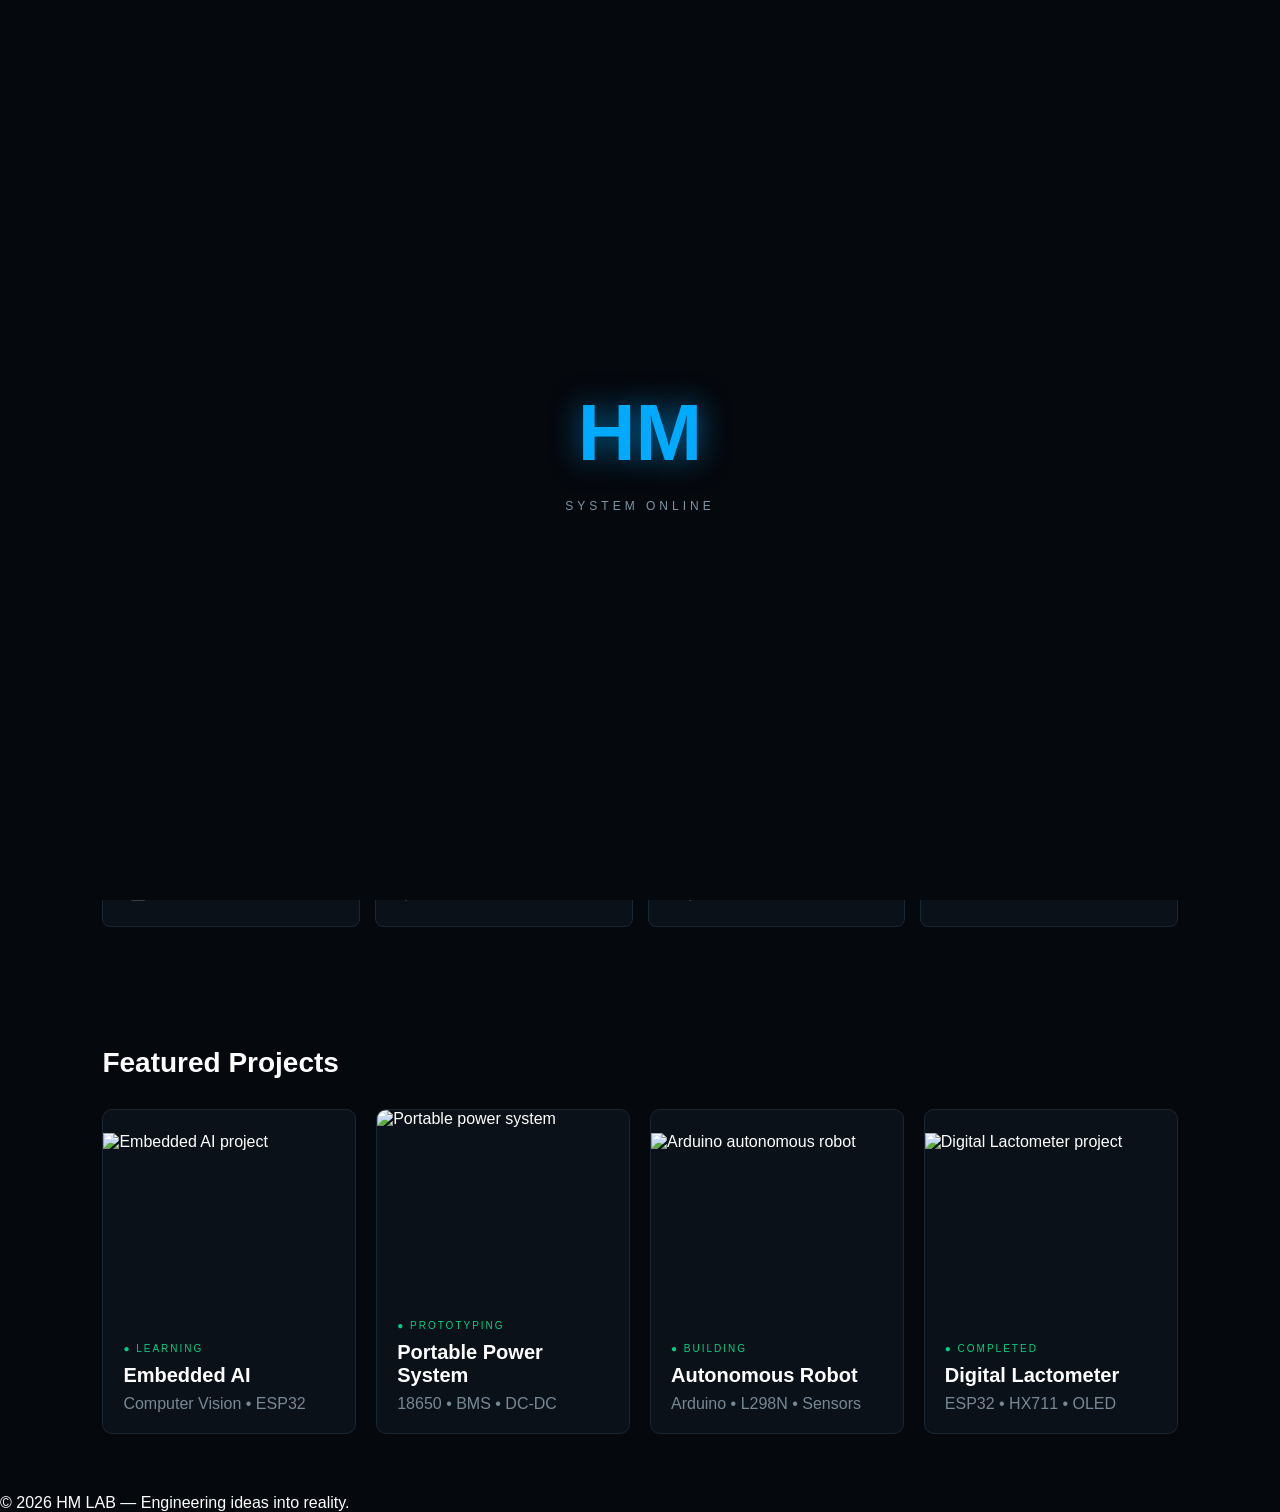
==== index.html @ 937d0711 "Initial HM LAB website" ====
<!DOCTYPE html>
<html lang="en">

<head>
    <meta charset="UTF-8">
    <meta name="viewport" content="width=device-width, initial-scale=1.0">

    <title>HM LAB | Harun Midega</title>

    <link rel="stylesheet" href="style.css">
</head>

<body>
    <div id="boot-screen">
    <div class="boot-content">
        <div class="boot-logo">HM</div>
        <p id="boot-text">INITIALIZING SYSTEM...</p>
    </div>
</div>

    <header>
        <h1>HM LAB</h1>
        <nav>
    <a href="index.html">Home</a>
    <a href="about.html">About</a>
    <a href="projects.html">Projects</a>
    <a href="build-lab.html">Build Lab</a>
    <a href="research.html">Research</a>
    <a href="workbench.html">Workbench</a>
    <a href="contact.html">Contact</a>
</nav>


    </header>


    <main>

        <section class="hero">

            <div class="hero-text">

                <p class="small-text">HI, I'M</p>

                <h2>Harun Midega</h2>

                <p class="subtitle">
                    Electrical Engineer • Builder • Researcher • Inventor
                </p>

                <p class="description">
                    I don't just learn technology.
                    I build with it.
                </p>

                <div class="buttons">
                    <a href="#" class="button primary">
                        Explore My Lab
                    </a>

                    <a href="#" class="button secondary">
                        View Projects
                    </a>
                </div>

<button id="status-button" class="status-button">
    CHECK LAB STATUS
</button>

<p id="lab-status">

</p>
            </div>

            <div class="hero-visual">

    <div class="hero-card">

        <div class="status">
            ● SYSTEM ONLINE
        </div>

        <div class="hero-logo">
            HM
        </div>

        <p>ENGINEERING LAB</p>

        <span>
            BUILD • TEST • LEARN • REPEAT
        </span>

    </div>
          

    
            </div>

        </section>
        <div class="system-line">

    <span>ESP32</span>
    <span>ARDUINO</span>
    <span>PCB</span>
    <span>PYTHON</span>
    <span>AI</span>
    <span>ROBOTICS</span>

</div>


        <section class="focus">

            <h3>Current Focus</h3>

            <div class="focus-grid">

                <div>🤖 Embedded AI</div>
                <div>⚡ Power Systems</div>
                <div>🔧 PCB Design</div>
                <div>🧠 Research</div>

            </div>

        </section>


        <section class="projects">

            <h3>Featured Projects</h3>

            <div class="project-grid">


                <article class="project-card">

    <img 
        src="images/ai.jpg"
        alt="Embedded AI project"
    >

    <div class="project-info">
        <span class="project-status">● LEARNING</span>

        <h4>Embedded AI</h4>

        <p>Computer Vision • ESP32</p>
    </div>

</article>


                <article class="project-card">

    <img 
        src="images/power.jpg"
        alt="Portable power system"
    >

    <div class="project-info">
        <span class="project-status">● PROTOTYPING</span>

        <h4>Portable Power System</h4>

        <p>18650 • BMS • DC-DC</p>
    </div>

</article>

<article class="project-card">

    <img 
        src="images/robot.jpg"
        alt="Arduino autonomous robot"
    >

    <div class="project-info">
        <span class="project-status">● BUILDING</span>

        <h4>Autonomous Robot</h4>

        <p>Arduino • L298N • Sensors</p>
    </div>

</article>


                <article class="project-card">

    <img 
        src="images/lactometer.jpg"
        alt="Digital Lactometer project"
    >

    <div class="project-info">
        <span class="project-status">● COMPLETED</span>

        <h4>Digital Lactometer</h4>

        <p>ESP32 • HX711 • OLED</p>
    </div>

</article>


  

            </div>

        </section>

    </main>


    <footer>
        <p>© 2026 HM LAB — Engineering ideas into reality.</p>
    </footer>
    <script src="script.js"></script>

</body>
</html>
---- style.css ----
* {
    margin: 0;
    padding: 0;
    box-sizing: border-box;
}

body {
    background: #05080d;
    color: #ffffff;
    font-family: Arial, sans-serif;
}

header {
    height: 80px;
    display: flex;
    align-items: center;
    justify-content: space-between;

    padding: 0 6%;

    border-bottom: 1px solid #18232f;
}

header h1 {
    font-size: 28px;
    letter-spacing: 2px;
}

nav {
    display: flex;
    gap: 25px;
}

nav a {
    color: #aab7c4;
    text-decoration: none;
    font-size: 14px;
}.hero {
    min-height: 600px;

    display: flex;
    align-items: center;
    justify-content: space-between;

    padding: 80px 8%;

    background:
        radial-gradient(
            circle at 80% 40%,
            rgba(0, 140, 255, 0.15),
            transparent 35%
        );
}

.hero-text {
    max-width: 650px;
}

.small-text {
    color: #00aaff;
    letter-spacing: 4px;
    font-size: 14px;
    margin-bottom: 10px;
}

.hero h2 {
    font-size: clamp(50px, 7vw, 90px);
    line-height: 1;
    margin-bottom: 20px;

    background: linear-gradient(
        90deg,
        #ffffff,
        #00aaff
    );

    -webkit-background-clip: text;
    color: transparent;
}

.subtitle {
    color: #9aa8b5;
    font-size: 18px;
    margin-bottom: 25px;
}

.description {
    font-size: 24px;
    line-height: 1.5;
    max-width: 500px;
}

nav a:hover {
    color: #00aaff;
}
.buttons {
    display: flex;
    gap: 15px;
    margin-top: 35px;
}

.button {
    padding: 14px 24px;
    border-radius: 6px;

    text-decoration: none;
    font-weight: bold;

    transition: 0.3s;
}

.primary {
    background: #00aaff;
    color: #ffffff;
}

.primary:hover {
    transform: translateY(-3px);
    box-shadow: 0 10px 30px rgba(0, 170, 255, 0.3);
}

.secondary {
    border: 1px solid #314150;
    color: #ffffff;
}

.secondary:hover {
    border-color: #00aaff;
    color: #00aaff;
}
.hero-visual {
    display: flex;
    justify-content: center;
    align-items: center;

    width: 350px;
    height: 350px;
}

.lab-box {
    width: 250px;
    height: 250px;

    border: 1px solid #00aaff;

    display: flex;
    flex-direction: column;
    justify-content: center;
    align-items: center;

    position: relative;

    background: rgba(0, 170, 255, 0.04);

    box-shadow:
        0 0 40px rgba(0, 170, 255, 0.15);
}

.lab-box span {
    font-size: 70px;
    font-weight: bold;

    color: #00aaff;
}

.lab-box p {
    text-align: center;
    letter-spacing: 5px;
    color: #8ea1b2;
}
.focus {
    padding: 60px 8%;
}

.focus h3,
.projects h3 {
    font-size: 28px;
    margin-bottom: 30px;
}

.focus-grid {
    display: grid;
    grid-template-columns: repeat(4, 1fr);
    gap: 15px;
}

.focus-grid div {
    padding: 25px;

    background: #0b1118;

    border: 1px solid #182734;

    border-radius: 8px;

    color: #c7d3dd;

    transition: 0.3s;
}

.focus-grid div:hover {
    transform: translateY(-5px);
    border-color: #00aaff;
}
.projects {
    padding: 60px 8%;
}

.project-grid {
    display: grid;

    grid-template-columns:
        repeat(4, 1fr);

    gap: 20px;
}

.project-card {
    min-height: 180px;

    padding: 25px;

    background: #0b1118;

    border: 1px solid #182734;

    border-radius: 10px;

    display: flex;
    flex-direction: column;
    justify-content: flex-end;

    transition: 0.3s;
}

.project-card:hover {
    transform: translateY(-7px);

    border-color: #00aaff;

    box-shadow:
        0 15px 40px rgba(0, 170, 255, 0.1);
}

.project-card h4 {
    font-size: 20px;
    margin-bottom: 8px;
}

.project-card p {
    color: #778896;
}@media (max-width: 800px) {

    header {
        flex-direction: column;
        height: auto;
        padding: 20px;
        gap: 20px;
    }

    nav {
        flex-wrap: wrap;
        justify-content: center;
        gap: 15px;
    }

    .hero {
        flex-direction: column;
        text-align: center;
        gap: 50px;
    }

    .hero-text {
        display: flex;
        flex-direction: column;
        align-items: center;
    }

    .focus-grid {
        grid-template-columns: repeat(2, 1fr);
    }

    .project-grid {
        grid-template-columns: repeat(2, 1fr);
    }

    .hero-visual {
        width: 250px;
        height: 250px;
    }
}
.project-card {
    padding: 0;
    overflow: hidden;
    min-height: 300px;
}

.project-card img {
    width: 100%;
    height: 190px;

    object-fit: cover;

    display: block;

    transition: transform 0.4s ease;
}

.project-card:hover img {
    transform: scale(1.05);
}

.project-info {
    padding: 20px;
}
.hero-card {
    width: 300px;
    height: 350px;

    border: 1px solid #1d3a4d;
    border-radius: 12px;

    background:
        linear-gradient(
            145deg,
            #0c1822,
            #05080d
        );

    display: flex;
    flex-direction: column;

    justify-content: center;
    align-items: center;

    position: relative;

    box-shadow:
        0 0 60px rgba(0, 170, 255, 0.12);
}

.status {
    position: absolute;
    top: 20px;

    font-size: 11px;
    letter-spacing: 2px;

    color: #00d084;
}

.hero-logo {
    font-size: 90px;
    font-weight: bold;

    color: #00aaff;

    text-shadow:
        0 0 30px rgba(0, 170, 255, 0.5);
}

.hero-card p {
    letter-spacing: 5px;
    margin-top: 10px;
}

.hero-card span:last-child {
    margin-top: 30px;

    font-size: 10px;
    letter-spacing: 2px;

    color: #657886;
}.system-line {
    display: flex;
    justify-content: center;
    gap: 30px;

    padding: 20px;

    border-top: 1px solid #14232f;
    border-bottom: 1px solid #14232f;

    color: #607381;

    font-size: 11px;
    letter-spacing: 2px;

    overflow: hidden;
}#boot-screen {
    position: fixed;
    inset: 0;

    background: #05080d;

    display: flex;
    justify-content: center;
    align-items: center;

    z-index: 9999;

    transition: opacity 0.8s ease;
}

.boot-content {
    text-align: center;
}

.boot-logo {
    font-size: 80px;
    font-weight: bold;

    color: #00aaff;

    text-shadow:
        0 0 30px rgba(0, 170, 255, 0.6);

    margin-bottom: 20px;
}

#boot-text {
    color: #7f95a5;

    font-size: 12px;

    letter-spacing: 4px;
}
.project-status {
    display: block;

    margin-bottom: 10px;

    font-size: 10px;

    letter-spacing: 2px;

    color: #00d084;
}.status-button {
    margin-top: 20px;

    padding: 12px 20px;

    background: transparent;

    border: 1px solid #1d3a4d;

    color: #8ea1b2;

    cursor: pointer;

    border-radius: 5px;
}

.status-button:hover {
    border-color: #00aaff;
    color: #00aaff;
}

#lab-status {
    margin-top: 12px;

    font-size: 12px;

    color: #00d084;
}
.about-hero {
    padding: 100px 8%;
    max-width: 900px;
}

.about-hero h2 {
    font-size: clamp(45px, 6vw, 75px);

    line-height: 1.05;

    margin: 20px 0 30px;
}

.about-hero > p:last-child {
    color: #9aa8b5;

    font-size: 18px;

    line-height: 1.8;

    max-width: 700px;
}


.journey {
    padding: 60px 8%;
}

.journey h3 {
    font-size: 30px;

    margin-bottom: 40px;
}


.timeline {
    max-width: 800px;
}


.timeline-item {
    display: flex;

    gap: 30px;

    padding: 30px 0;

    border-bottom: 1px solid #182734;
}


.timeline-item > span {
    color: #00aaff;

    font-size: 14px;

    letter-spacing: 2px;
}


.timeline-item h4 {
    font-size: 22px;

    margin-bottom: 10px;
}


.timeline-item p {
    color: #7f909d;

    line-height: 1.7;
}
.projects-hero {
    padding: 100px 8% 60px;

    max-width: 900px;
}

.projects-hero h2 {
    font-size: clamp(50px, 7vw, 85px);

    line-height: 1;

    margin: 20px 0 30px;
}

.projects-hero > p:last-child {
    color: #8d9daa;

    font-size: 18px;

    line-height: 1.7;

    max-width: 650px;
}


.all-projects {
    padding: 40px 8% 100px;

    display: grid;

    grid-template-columns:
        repeat(2, 1fr);

    gap: 30px;
}


.large-project {
    background: #0b1118;

    border: 1px solid #182734;

    border-radius: 12px;

    overflow: hidden;

    transition: 0.3s;
}


.large-project:hover {

    transform: translateY(-8px);

    border-color: #00aaff;

    box-shadow:
        0 20px 50px rgba(0, 170, 255, 0.1);
}


.project-image {
    height: 280px;

    overflow: hidden;
}


.project-image img {
    width: 100%;

    height: 100%;

    object-fit: cover;

    transition: transform 0.5s ease;
}


.large-project:hover
.project-image img {

    transform: scale(1.06);
}


.large-project-info {

    padding: 30px;
}


.large-project-info h3 {

    font-size: 30px;

    margin: 12px 0 15px;
}


.large-project-info p {

    color: #8999a6;

    line-height: 1.7;

    margin-bottom: 20px;
}


.tech-list {

    color: #00aaff;

    font-size: 12px;

    letter-spacing: 1px;

    margin-bottom: 25px;
}


.project-link {

    color: #ffffff;

    text-decoration: none;

    font-size: 12px;

    letter-spacing: 2px;
}


.project-link:hover {

    color: #00aaff;
}
@media (max-width: 800px) {

    .all-projects {

        grid-template-columns: 1fr;

    }

}
/* BUILD LAB */

.build-hero {
    padding: 100px 8% 80px;
    max-width: 900px;
}

.build-hero h2 {
    font-size: clamp(60px, 8vw, 100px);
    line-height: 0.9;
    margin: 20px 0 30px;
}

.build-hero p {
    color: #8d9daa;
    font-size: 20px;
    line-height: 1.7;
    max-width: 600px;
}


.active-builds {
    padding: 50px 8% 100px;
}

.section-heading {
    display: flex;
    align-items: center;
    gap: 20px;
    margin-bottom: 40px;
}

.section-heading span {
    color: #00aaff;
    font-size: 12px;
    letter-spacing: 2px;
}

.section-heading h3 {
    font-size: 28px;
}


.build-grid {
    display: grid;
    grid-template-columns: repeat(3, 1fr);
    gap: 25px;
}


.build-card {
    position: relative;
    background: #0b1118;
    border: 1px solid #182734;
    border-radius: 10px;
    padding: 30px;
    min-height: 390px;
    overflow: hidden;
    transition: 0.3s;
}

.build-card:hover {
    transform: translateY(-8px);
    border-color: #00aaff;
    box-shadow: 0 20px 50px rgba(0, 170, 255, 0.1);
}


.build-number {
    position: absolute;
    top: 20px;
    right: 25px;
    font-size: 50px;
    font-weight: bold;
    color: #111c25;
}


.build-content {
    position: relative;
    z-index: 2;
}


.build-status {
    color: #00d084;
    font-size: 10px;
    letter-spacing: 2px;
}


.build-content h3 {
    font-size: 27px;
    margin: 25px 0 15px;
}


.build-content p {
    color: #8796a3;
    line-height: 1.7;
}


.build-tech {
    color: #00aaff;
    font-size: 10px;
    letter-spacing: 1px;
    line-height: 1.7;
    margin-top: 25px;
}


.progress {
    height: 4px;
    background: #18232d;
    margin-top: 30px;
    overflow: hidden;
}


.progress-bar {
    height: 100%;
    background: #00aaff;
}


.robot-progress {
    width: 70%;
}

.power-progress {
    width: 45%;
}

.ai-progress {
    width: 30%;
}


.progress-text {
    display: block;
    margin-top: 10px;
    color: #607381;
    font-size: 9px;
    letter-spacing: 2px;
}


.build-philosophy {
    padding: 100px 8%;
    border-top: 1px solid #182734;
    background: #070c12;
}


.build-philosophy h3 {
    font-size: clamp(45px, 6vw, 75px);
    line-height: 1;
    margin: 25px 0 30px;
}


.build-philosophy p {
    color: #8d9daa;
    max-width: 650px;
   @media (max-width: 800px) {

    .build-grid {
        grid-template-columns: 1fr;
    }

    .build-hero {
        text-align: center;
    }

    .build-hero p {
        margin: auto;
    }

} font-size: 18px;
    line-height: 1.8;
}
/* ==============================
   RESEARCH PAGE
   ============================== */

.research-hero {
    padding: 100px 8% 80px;
    max-width: 950px;
}

.research-hero h2 {
    font-size: clamp(60px, 8vw, 100px);
    line-height: 0.9;
    margin: 20px 0 30px;
}

.research-hero p {
    color: #8d9daa;
    font-size: 20px;
    line-height: 1.7;
    max-width: 650px;
}


.research-section {
    padding: 50px 8% 100px;
}


.research-grid {
    display: grid;
    grid-template-columns: repeat(2, 1fr);
    gap: 25px;
}


.research-card {
    background: #0b1118;
    border: 1px solid #182734;
    border-radius: 10px;
    padding: 35px;
    min-height: 300px;
    transition: 0.3s;
}

.research-card:hover {
    transform: translateY(-7px);
    border-color: #00aaff;
    box-shadow: 0 20px 50px rgba(0, 170, 255, 0.1);
}


.research-card.featured {
    grid-column: span 2;
    min-height: 340px;
    background:
        radial-gradient(
            circle at 80% 30%,
            rgba(0, 140, 255, 0.12),
            transparent 45%
        ),
        #0b1118;
}


.research-tag {
    color: #00aaff;
    font-size: 10px;
    letter-spacing: 2px;
}


.research-card h3 {
    font-size: 32px;
    margin: 25px 0 15px;
}


.research-card p {
    color: #8999a6;
    line-height: 1.7;
    max-width: 650px;
}


.research-meta {
    margin-top: 25px;
    color: #607381;
    font-size: 10px;
    letter-spacing: 1px;
}


.research-link {
    display: inline-block;
    margin-top: 30px;
    color: white;
    text-decoration: none;
    font-size: 11px;
    letter-spacing: 2px;
}

.research-link:hover {
    color: #00aaff;
}


.research-process {
    padding: 100px 8%;
    border-top: 1px solid #182734;
    border-bottom: 1px solid #182734;
    background: #070c12;
}


.research-process h3 {
    font-size: clamp(45px, 6vw, 80px);
    line-height: 1;
    margin: 25px 0 30px;
}


.research-process p {
    color: #8999a6;
    max-width: 650px;
    font-size: 18px;
    line-height: 1.8;
}


.questions {
    padding: 80px 8% 100px;
}


.question-list {
    max-width: 850px;
}


.question-list > div {
    display: flex;
    gap: 30px;
    padding: 25px 0;
    border-bottom: 1px solid #182734;
}


.question-list span {
    color: #00aaff;
    font-size: 12px;
    letter-spacing: 2px;
}


.question-list p {
    color: #b2bec8;
    line-height: 1.6;
}
@media (max-width: 800px) {

    .research-grid {
        grid-template-columns: 1fr;
    }

    .research-card.featured {
        grid-column: span 1;
    }

    .research-hero {
        text-align: center;
    }

    .research-hero p {
        margin: auto;
    }

    .question-list > div {
        gap: 15px;
    }

}/* ==============================
   WORKBENCH PAGE
   ============================== */

.workbench-hero {
    padding: 100px 8% 80px;
    max-width: 950px;
}

.workbench-hero h2 {
    font-size: clamp(60px, 8vw, 100px);
    line-height: 0.9;
    margin: 20px 0 30px;
}

.workbench-hero p {
    color: #8d9daa;
    font-size: 20px;
    line-height: 1.7;
    max-width: 600px;
}


.bench-section {
    padding: 70px 8% 100px;
}


.tool-grid {
    display: grid;
    grid-template-columns: repeat(4, 1fr);
    gap: 20px;
}


.tool-card {
    background: #0b1118;
    border: 1px solid #182734;
    border-radius: 10px;
    padding: 30px;
    min-height: 300px;
    transition: 0.3s;
}

.tool-card:hover {
    transform: translateY(-7px);
    border-color: #00aaff;
}


.tool-icon {
    width: 55px;
    height: 55px;
    display: flex;
    align-items: center;
    justify-content: center;
    border: 1px solid #244257;
    color: #00aaff;
    font-size: 11px;
    letter-spacing: 1px;
    margin-bottom: 30px;
}


.tool-card h3 {
    font-size: 22px;
    margin-bottom: 15px;
}


.tool-card p {
    color: #8494a1;
    line-height: 1.7;
}


.tool-card > span:last-child {
    display: block;
    margin-top: 25px;
    color: #607381;
    font-size: 9px;
    letter-spacing: 2px;
}


/* SOFTWARE */

.dark-section {
    background: #070c12;
    border-top: 1px solid #182734;
    border-bottom: 1px solid #182734;
}


.software-list {
    max-width: 950px;
}


.software-item {
    display: grid;
    grid-template-columns: 60px 1fr auto;
    align-items: center;
    gap: 25px;
    padding: 25px 0;
    border-bottom: 1px solid #182734;
}


.software-number {
    color: #00aaff;
    font-size: 12px;
    letter-spacing: 2px;
}


.software-item h3 {
    font-size: 23px;
    margin-bottom: 7px;
}


.software-item p {
    color: #8494a1;
}


.software-type {
    color: #607381;
    font-size: 9px;
    letter-spacing: 2px;
}


/* ENGINEERING LOOP */

.engineering-loop {
    display: grid;
    grid-template-columns: repeat(5, 1fr);
    gap: 15px;
}


.engineering-loop > div {
    border-top: 1px solid #244257;
    padding-top: 20px;
}


.engineering-loop strong {
    color: #00aaff;
    font-size: 11px;
}


.engineering-loop h3 {
    margin: 15px 0 10px;
    font-size: 20px;
}


.engineering-loop p {
    color: #8494a1;
    font-size: 13px;
    line-height: 1.6;
}@media (max-width: 800px) {

    .tool-grid {
        grid-template-columns: repeat(2, 1fr);
    }

    .engineering-loop {
        grid-template-columns: 1fr;
        gap: 30px;
    }

    .software-item {
        grid-template-columns: 40px 1fr;
    }

    .software-type {
        display: none;
    }

    .workbench-hero {
        text-align: center;
    }

    .workbench-hero p {
        margin: auto;
    }

}


@media (max-width: 500px) {

    .tool-grid {
        grid-template-columns: 1fr;
    }

}

/* ==============================
   CONTACT PAGE
   ============================== */

.contact-hero {
    padding: 100px 8% 80px;
    max-width: 900px;
}

.contact-hero h2 {
    font-size: clamp(65px, 9vw, 110px);
    line-height: 0.85;
    margin: 20px 0 30px;
}

.contact-hero p {
    color: #8d9daa;
    font-size: 20px;
    line-height: 1.7;
    max-width: 600px;
}


.contact-section {
    padding: 50px 8% 100px;
}


.contact-grid {
    display: grid;
    grid-template-columns: 0.8fr 1.2fr;
    gap: 70px;
    align-items: start;
}


.contact-label {
    color: #00aaff;
    font-size: 10px;
    letter-spacing: 3px;
}


.contact-item {
    display: flex;
    gap: 25px;
    padding: 22px 0;
    border-bottom: 1px solid #182734;
}

.contact-item span {
    color: #00aaff;
    font-size: 11px;
}

.contact-item p {
    color: #c0cad2;
}


.contact-status {
    display: flex;
    align-items: center;
    gap: 12px;
    margin-top: 35px;
    padding: 15px;
    border: 1px solid #182734;
    background: #080e14;
}

.contact-status span {
    color: #00d084;
}

.contact-status p {
    color: #657886;
    font-size: 9px;
    letter-spacing: 2px;
}


/* FORM */

.contact-form {
    background: #0b1118;
    border: 1px solid #1b303f;
    border-radius: 8px;
    overflow: hidden;
}


.terminal-top {
    display: flex;
    justify-content: space-between;
    padding: 15px 20px;
    border-bottom: 1px solid #182734;
    color: #607381;
    font-size: 9px;
    letter-spacing: 2px;
}


#contactForm {
    padding: 30px;
}


#contactForm label {
    display: block;
    margin-bottom: 8px;
    color: #738592;
    font-size: 9px;
    letter-spacing: 2px;
}


#contactForm input,
#contactForm textarea {
    width: 100%;
    padding: 14px;
    margin-bottom: 25px;
    background: #070c12;
    border: 1px solid #1a2c39;
    color: white;
    font-family: Arial, sans-serif;
    outline: none;
    border-radius: 4px;
}


#contactForm textarea {
    resize: vertical;
}


#contactForm input:focus,
#contactForm textarea:focus {
    border-color: #00aaff;
}


#contactForm button {
    padding: 14px 22px;
    background: #00aaff;
    border: none;
    color: white;
    font-weight: bold;
    cursor: pointer;
    border-radius: 4px;
    transition: 0.3s;
}


#contactForm button:hover {
    transform: translateY(-2px);
    box-shadow: 0 10px 30px rgba(0, 170, 255, 0.25);
}


#form-status {
    margin-top: 15px;
    color: #00d084;
    font-size: 11px;
}


.contact-quote {
    padding: 100px 8%;
    border-top: 1px solid #182734;
    background: #070c12;
}


.contact-quote p {
    max-width: 850px;
    font-size: clamp(25px, 4vw, 45px);
    line-height: 1.3;
    color: #c7d1d8;
}
@media (max-width: 800px) {

    .contact-grid {
        grid-template-columns: 1fr;
        gap: 50px;
    }

    .contact-hero {
        text-align: center;
    }

    .contact-hero p {
        margin: auto;
    }

}
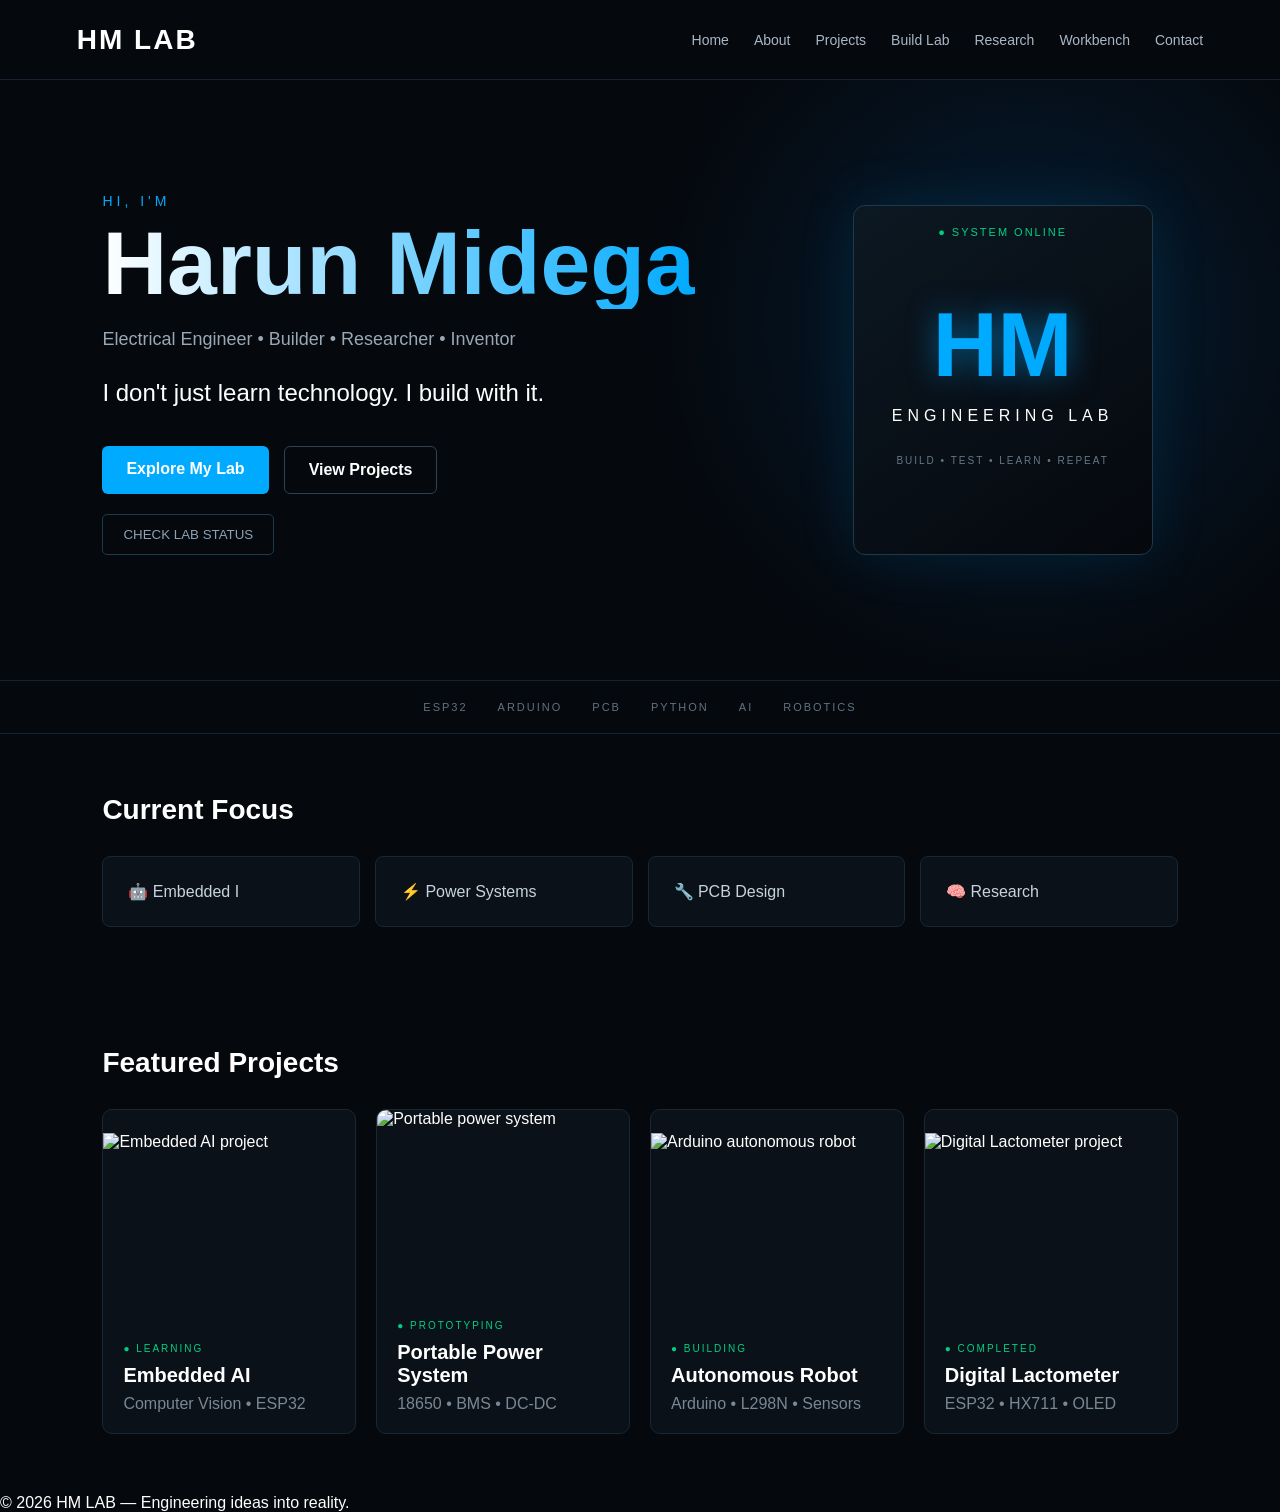
==== commit 8db2543c: "Test automatic deployment" ====
--- a/index.html
+++ b/index.html
@@ -115,7 +115,7 @@
 
             <div class="focus-grid">
 
-                <div>🤖 Embedded AI</div>
+                <div>🤖 Embedded I</div>
                 <div>⚡ Power Systems</div>
                 <div>🔧 PCB Design</div>
                 <div>🧠 Research</div>
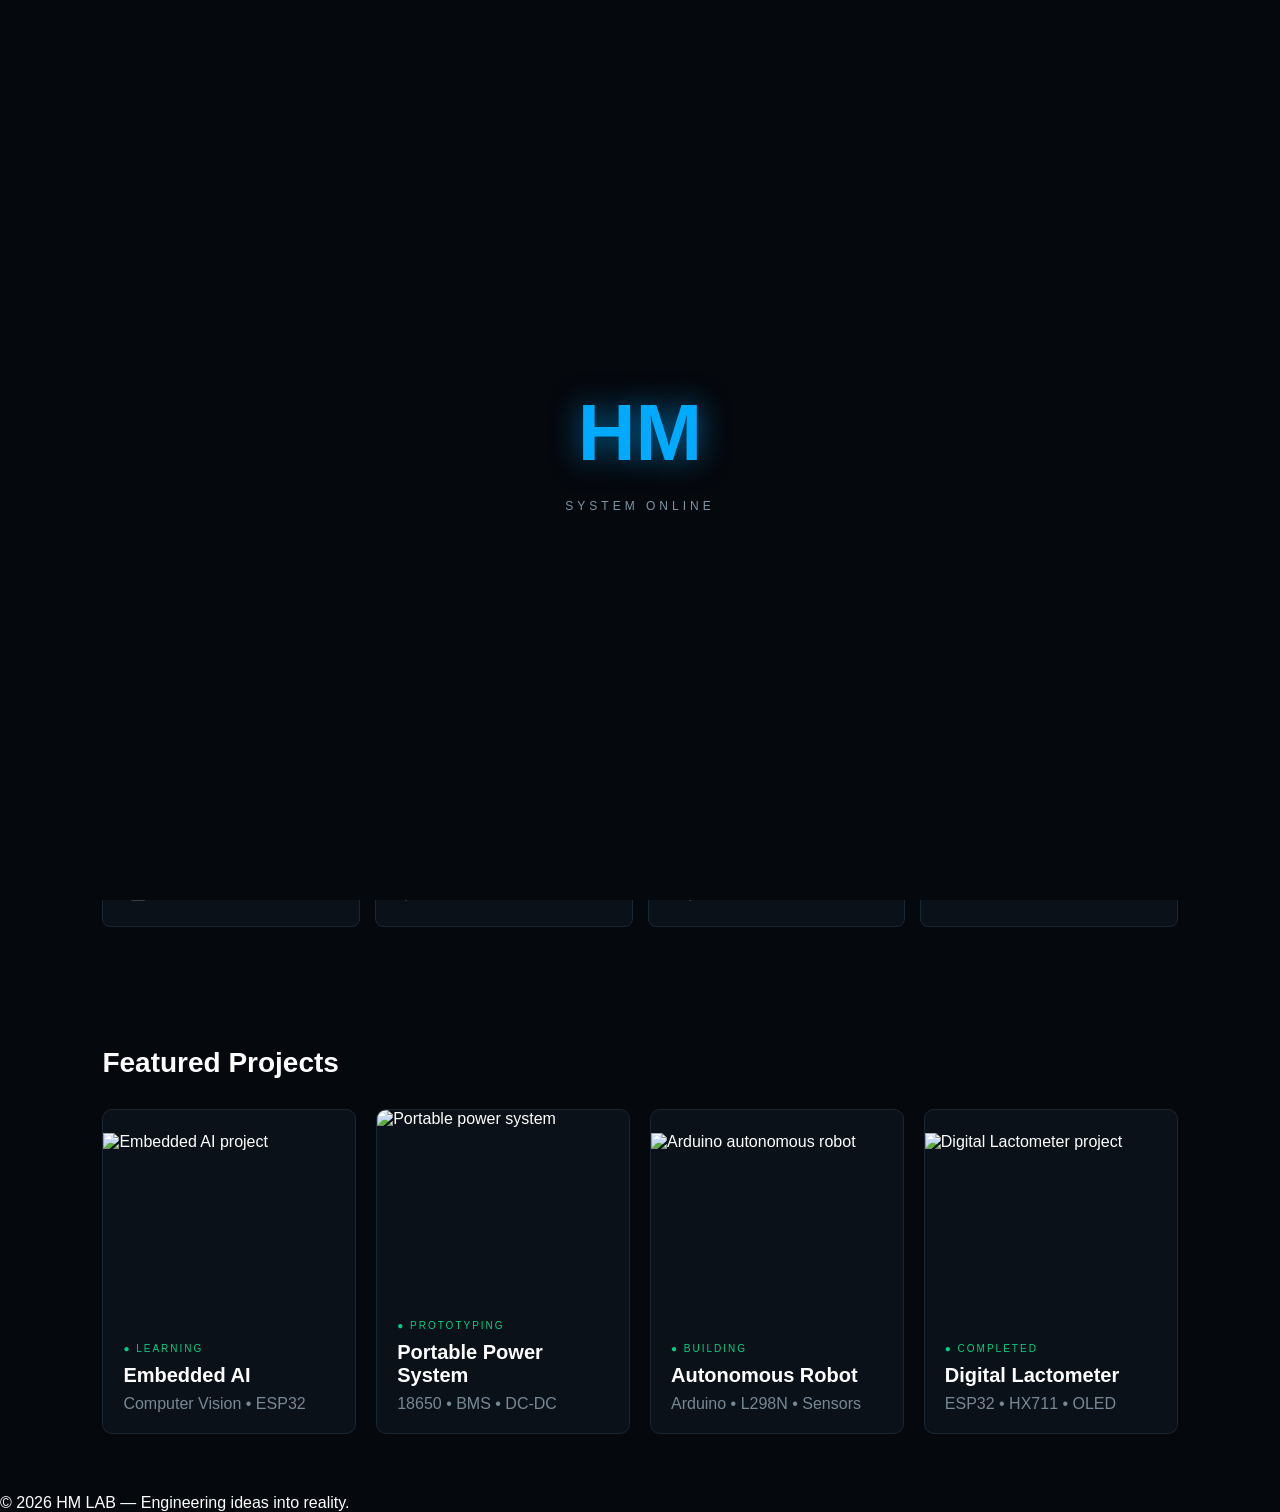
==== commit 1f6f5641: "correction of deployment" ====
--- a/index.html
+++ b/index.html
@@ -115,7 +115,7 @@
 
             <div class="focus-grid">
 
-                <div>🤖 Embedded I</div>
+                <div>🤖 Embedded AI</div>
                 <div>⚡ Power Systems</div>
                 <div>🔧 PCB Design</div>
                 <div>🧠 Research</div>
